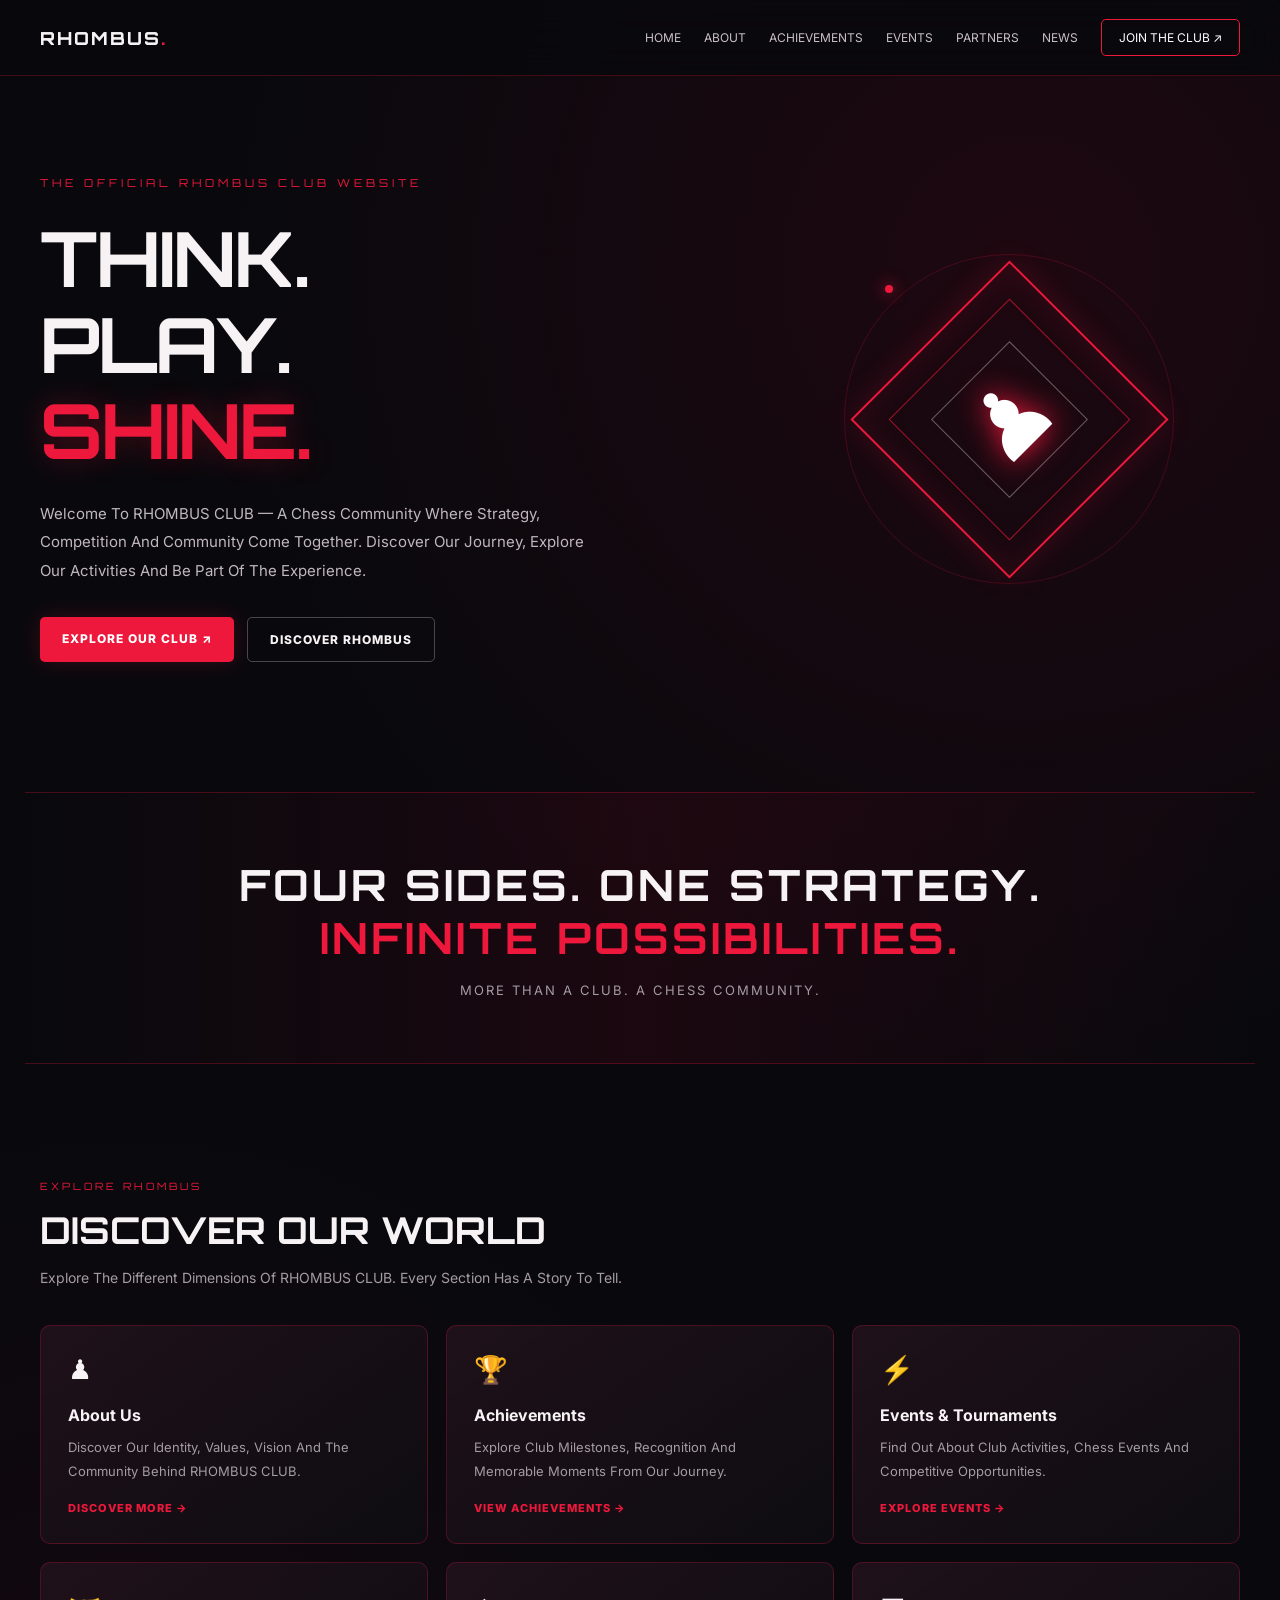
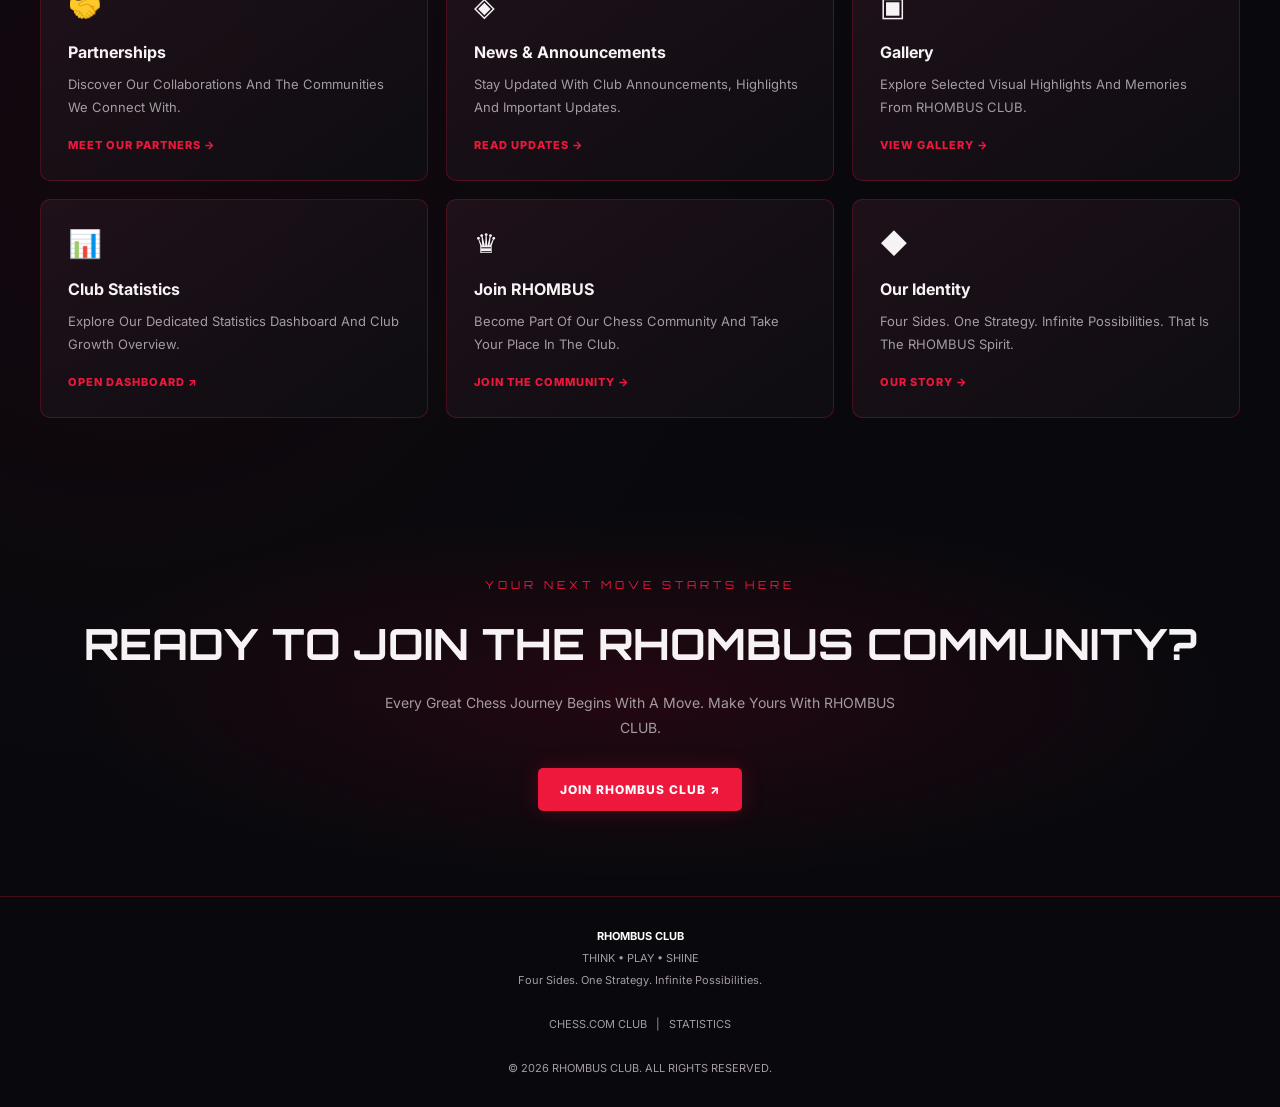
==== index.html @ d27d828e "Create index.html Create RHOMBUS CLUB Official Homepage" ====
<!DOCTYPE html>
<html lang="en">
<head>
<meta charset="UTF-8">
<meta name="viewport" content="width=device-width, initial-scale=1.0">
<meta name="theme-color" content="#09090d">
<meta name="description" content="Welcome to RHOMBUS CLUB — Think, Play, Shine. A chess community built around strategy, competition and friendship.">
<title>RHOMBUS CLUB | Official Homepage</title>

<style>
@import url('https://fonts.googleapis.com/css2?family=Orbitron:wght@500;600;700;800&family=Inter:wght@400;500;600;700;800&display=swap');

:root {
  --bg: #09090d;
  --panel: #131017;
  --red: #ed183c;
  --red-dark: #8f0925;
  --white: #f7f3f5;
  --muted: #a49ba3;
  --border: rgba(237,24,60,.25);
}

* { box-sizing: border-box; margin: 0; padding: 0; }

html { scroll-behavior: smooth; }

body {
  background:
    radial-gradient(circle at 80% 10%, rgba(140,0,35,.16), transparent 30%),
    radial-gradient(circle at 10% 65%, rgba(90,0,25,.12), transparent 30%),
    var(--bg);
  color: var(--white);
  font-family: 'Inter', sans-serif;
  overflow-x: hidden;
}

a { color: inherit; text-decoration: none; }

header {
  position: sticky;
  top: 0;
  z-index: 10;
  background: rgba(9,9,13,.88);
  backdrop-filter: blur(18px);
  border-bottom: 1px solid var(--border);
}

.navbar {
  max-width: 1250px;
  margin: auto;
  padding: 19px 25px;
  display: flex;
  align-items: center;
  justify-content: space-between;
  gap: 20px;
}

.brand {
  font-family: 'Orbitron', sans-serif;
  font-size: 18px;
  font-weight: 800;
  letter-spacing: 2px;
}

.brand span { color: var(--red); }

.nav-links {
  display: flex;
  flex-wrap: wrap;
  gap: 23px;
  align-items: center;
  font-size: 12px;
  color: #c9c0c6;
}

.nav-links a:hover { color: var(--red); }

.nav-join {
  border: 1px solid var(--red);
  padding: 10px 17px;
  color: white !important;
  border-radius: 5px;
  transition: .25s;
}

.nav-join:hover {
  background: var(--red);
  box-shadow: 0 0 20px rgba(237,24,60,.35);
}

.hero {
  min-height: 650px;
  max-width: 1250px;
  margin: auto;
  padding: 100px 25px 95px;
  display: grid;
  grid-template-columns: 1.2fr .8fr;
  align-items: center;
  gap: 45px;
  position: relative;
}

.eyebrow {
  color: var(--red);
  font-family: 'Orbitron', sans-serif;
  font-size: 11px;
  letter-spacing: 4px;
  margin-bottom: 25px;
}

.hero h1 {
  font-family: 'Orbitron', sans-serif;
  font-size: clamp(42px, 7vw, 76px);
  line-height: 1.13;
  letter-spacing: -2px;
}

.hero h1 span {
  color: var(--red);
  text-shadow: 0 0 30px rgba(237,24,60,.3);
}

.hero-subtitle {
  color: #c1b7bf;
  font-size: 15px;
  line-height: 1.9;
  max-width: 560px;
  margin: 27px 0 32px;
}

.actions {
  display: flex;
  gap: 13px;
  flex-wrap: wrap;
}

.btn {
  display: inline-block;
  padding: 14px 22px;
  border-radius: 5px;
  font-size: 12px;
  font-weight: 800;
  letter-spacing: 1px;
  transition: .25s;
}

.btn-primary {
  background: var(--red);
  color: white;
  box-shadow: 0 0 22px rgba(237,24,60,.2);
}

.btn-primary:hover {
  transform: translateY(-3px);
  box-shadow: 0 0 30px rgba(237,24,60,.4);
}

.btn-outline {
  border: 1px solid rgba(255,255,255,.25);
}

.btn-outline:hover {
  border-color: var(--red);
  color: var(--red);
}

.hero-art {
  min-height: 390px;
  display: grid;
  place-items: center;
  position: relative;
}

.diamond {
  width: 225px;
  height: 225px;
  border: 2px solid var(--red);
  transform: rotate(45deg);
  position: relative;
  box-shadow:
    0 0 30px rgba(237,24,60,.18),
    inset 0 0 35px rgba(237,24,60,.12);
  animation: pulse 4s ease-in-out infinite;
}

.diamond::before,
.diamond::after {
  content: "";
  position: absolute;
  inset: 25px;
  border: 1px solid rgba(237,24,60,.65);
}

.diamond::after {
  inset: 55px;
  border-color: rgba(255,255,255,.35);
}

.diamond-core {
  position: absolute;
  transform: rotate(-45deg);
  font-size: 92px;
  color: white;
  text-shadow: 0 0 30px var(--red);
}

.orbit {
  position: absolute;
  width: 330px;
  height: 330px;
  border: 1px solid rgba(237,24,60,.2);
  border-radius: 50%;
}

.orbit::before {
  content: "";
  position: absolute;
  width: 8px;
  height: 8px;
  background: var(--red);
  border-radius: 50%;
  top: 30px;
  left: 40px;
  box-shadow: 0 0 16px var(--red);
}

@keyframes pulse {
  0%,100% { filter: brightness(.8); }
  50% { filter: brightness(1.4); }
}

.section {
  max-width: 1250px;
  margin: auto;
  padding: 75px 25px;
}

.section-heading {
  margin-bottom: 35px;
}

.section-heading small {
  color: var(--red);
  font-family: 'Orbitron', sans-serif;
  font-size: 10px;
  letter-spacing: 3px;
}

.section-heading h2 {
  font-family: 'Orbitron', sans-serif;
  font-size: clamp(25px, 4vw, 37px);
  margin-top: 13px;
}

.section-heading p {
  color: var(--muted);
  line-height: 1.8;
  margin-top: 12px;
  max-width: 650px;
  font-size: 14px;
}

.feature-grid {
  display: grid;
  grid-template-columns: repeat(3, 1fr);
  gap: 18px;
}

.feature-card {
  background: linear-gradient(145deg, rgba(33,18,27,.92), rgba(14,13,18,.96));
  border: 1px solid var(--border);
  border-radius: 10px;
  padding: 27px;
  min-height: 195px;
  transition: .3s;
}

.feature-card:hover {
  transform: translateY(-6px);
  border-color: var(--red);
  box-shadow: 0 12px 35px rgba(150,0,35,.13);
}

.card-icon {
  font-size: 27px;
  margin-bottom: 19px;
}

.feature-card h3 {
  font-size: 16px;
  margin-bottom: 11px;
}

.feature-card p {
  color: var(--muted);
  font-size: 13px;
  line-height: 1.8;
}

.card-link {
  display: inline-block;
  color: var(--red);
  margin-top: 18px;
  font-size: 11px;
  font-weight: 800;
  letter-spacing: 1px;
}

.motto {
  margin: 35px 25px;
  padding: 65px 20px;
  text-align: center;
  border-top: 1px solid var(--border);
  border-bottom: 1px solid var(--border);
  background: linear-gradient(90deg, transparent, rgba(150,0,35,.13), transparent);
}

.motto h2 {
  font-family: 'Orbitron', sans-serif;
  font-size: clamp(24px, 5vw, 43px);
  letter-spacing: 3px;
}

.motto h2 span { color: var(--red); }

.motto p {
  color: var(--muted);
  margin-top: 18px;
  font-size: 13px;
  letter-spacing: 2px;
}

.join-section {
  text-align: center;
  padding: 85px 20px;
  background: radial-gradient(ellipse at center, rgba(130,0,35,.22), transparent 65%);
}

.join-section h2 {
  font-family: 'Orbitron', sans-serif;
  font-size: clamp(26px, 5vw, 43px);
}

.join-section p {
  color: var(--muted);
  margin: 20px auto 28px;
  max-width: 550px;
  line-height: 1.8;
  font-size: 14px;
}

footer {
  border-top: 1px solid var(--border);
  padding: 28px 20px;
  text-align: center;
  color: var(--muted);
  font-size: 11px;
  line-height: 2;
}

footer strong { color: white; }

@media(max-width: 850px) {
  .hero {
    grid-template-columns: 1fr;
    text-align: center;
    padding-top: 75px;
  }
  .hero-subtitle { margin-left: auto; margin-right: auto; }
  .actions { justify-content: center; }
  .hero-art { min-height: 320px; }
  .feature-grid { grid-template-columns: repeat(2, 1fr); }
  .nav-links { gap: 12px; justify-content: flex-end; }
}

@media(max-width: 560px) {
  .navbar { align-items: flex-start; flex-direction: column; }
  .nav-links { justify-content: flex-start; }
  .feature-grid { grid-template-columns: 1fr; }
  .hero { min-height: auto; }
  .diamond { width: 175px; height: 175px; }
  .diamond-core { font-size: 70px; }
  .orbit { width: 270px; height: 270px; }
}
</style>
</head>

<body>

<header>
  <nav class="navbar">
    <a class="brand" href="index.html">RHOMBUS<span>.</span></a>

    <div class="nav-links">
      <a href="index.html">HOME</a>
      <a href="about.html">ABOUT</a>
      <a href="achievements.html">ACHIEVEMENTS</a>
      <a href="events.html">EVENTS</a>
      <a href="partnerships.html">PARTNERS</a>
      <a href="news.html">NEWS</a>
      <a class="nav-join" href="join.html">JOIN THE CLUB ↗</a>
    </div>
  </nav>
</header>

<main>

<section class="hero">
  <div>
    <div class="eyebrow">THE OFFICIAL RHOMBUS CLUB WEBSITE</div>

    <h1>
      THINK.<br>
      PLAY.<br>
      <span>SHINE.</span>
    </h1>

    <p class="hero-subtitle">
      Welcome To RHOMBUS CLUB — A Chess Community Where Strategy,
      Competition And Community Come Together. Discover Our Journey,
      Explore Our Activities And Be Part Of The Experience.
    </p>

    <div class="actions">
      <a class="btn btn-primary"
         href="https://www.chess.com/club/rhombus-club"
         target="_blank" rel="noopener">EXPLORE OUR CLUB ↗</a>

      <a class="btn btn-outline" href="about.html">DISCOVER RHOMBUS</a>
    </div>
  </div>

  <div class="hero-art" aria-label="Abstract geometric rhombus emblem">
    <div class="orbit"></div>
    <div class="diamond"></div>
    <div class="diamond-core">♟</div>
  </div>
</section>

<div class="motto">
  <h2>FOUR SIDES. ONE STRATEGY.<br><span>INFINITE POSSIBILITIES.</span></h2>
  <p>MORE THAN A CLUB. A CHESS COMMUNITY.</p>
</div>

<section class="section">
  <div class="section-heading">
    <small>EXPLORE RHOMBUS</small>
    <h2>DISCOVER OUR WORLD</h2>
    <p>
      Explore The Different Dimensions Of RHOMBUS CLUB.
      Every Section Has A Story To Tell.
    </p>
  </div>

  <div class="feature-grid">

    <article class="feature-card">
      <div class="card-icon">♟</div>
      <h3>About Us</h3>
      <p>Discover Our Identity, Values, Vision And The Community Behind RHOMBUS CLUB.</p>
      <a class="card-link" href="about.html">DISCOVER MORE →</a>
    </article>

    <article class="feature-card">
      <div class="card-icon">🏆</div>
      <h3>Achievements</h3>
      <p>Explore Club Milestones, Recognition And Memorable Moments From Our Journey.</p>
      <a class="card-link" href="achievements.html">VIEW ACHIEVEMENTS →</a>
    </article>

    <article class="feature-card">
      <div class="card-icon">⚡</div>
      <h3>Events & Tournaments</h3>
      <p>Find Out About Club Activities, Chess Events And Competitive Opportunities.</p>
      <a class="card-link" href="events.html">EXPLORE EVENTS →</a>
    </article>

    <article class="feature-card">
      <div class="card-icon">🤝</div>
      <h3>Partnerships</h3>
      <p>Discover Our Collaborations And The Communities We Connect With.</p>
      <a class="card-link" href="partnerships.html">MEET OUR PARTNERS →</a>
    </article>

    <article class="feature-card">
      <div class="card-icon">◈</div>
      <h3>News & Announcements</h3>
      <p>Stay Updated With Club Announcements, Highlights And Important Updates.</p>
      <a class="card-link" href="news.html">READ UPDATES →</a>
    </article>

    <article class="feature-card">
      <div class="card-icon">▣</div>
      <h3>Gallery</h3>
      <p>Explore Selected Visual Highlights And Memories From RHOMBUS CLUB.</p>
      <a class="card-link" href="gallery.html">VIEW GALLERY →</a>
    </article>

    <article class="feature-card">
      <div class="card-icon">📊</div>
      <h3>Club Statistics</h3>
      <p>Explore Our Dedicated Statistics Dashboard And Club Growth Overview.</p>
      <a class="card-link"
         href="https://ashilanshad-dotcom.github.io/RHOMBUS-CLUB-STATS/"
         target="_blank" rel="noopener">OPEN DASHBOARD ↗</a>
    </article>

    <article class="feature-card">
      <div class="card-icon">♛</div>
      <h3>Join RHOMBUS</h3>
      <p>Become Part Of Our Chess Community And Take Your Place In The Club.</p>
      <a class="card-link" href="join.html">JOIN THE COMMUNITY →</a>
    </article>

    <article class="feature-card">
      <div class="card-icon">◆</div>
      <h3>Our Identity</h3>
      <p>Four Sides. One Strategy. Infinite Possibilities. That Is The RHOMBUS Spirit.</p>
      <a class="card-link" href="about.html">OUR STORY →</a>
    </article>

  </div>
</section>

<section class="join-section">
  <div class="eyebrow">YOUR NEXT MOVE STARTS HERE</div>
  <h2>READY TO JOIN THE RHOMBUS COMMUNITY?</h2>
  <p>
    Every Great Chess Journey Begins With A Move.
    Make Yours With RHOMBUS CLUB.
  </p>
  <a class="btn btn-primary"
     href="https://www.chess.com/club/rhombus-club/join/213d37?utm_campaign=club_invite_link&utm_source=chesscom&utm_medium=copy"
     target="_blank" rel="noopener">JOIN RHOMBUS CLUB ↗</a>
</section>

</main>

<footer>
  <strong>RHOMBUS CLUB</strong><br>
  THINK • PLAY • SHINE<br>
  Four Sides. One Strategy. Infinite Possibilities.<br><br>
  <a href="https://www.chess.com/club/rhombus-club"
     target="_blank" rel="noopener">CHESS.COM CLUB</a>
  &nbsp; | &nbsp;
  <a href="https://ashilanshad-dotcom.github.io/RHOMBUS-CLUB-STATS/"
     target="_blank" rel="noopener">STATISTICS</a>
  <br><br>
  © 2026 RHOMBUS CLUB. ALL RIGHTS RESERVED.
</footer>

</body>
</html>
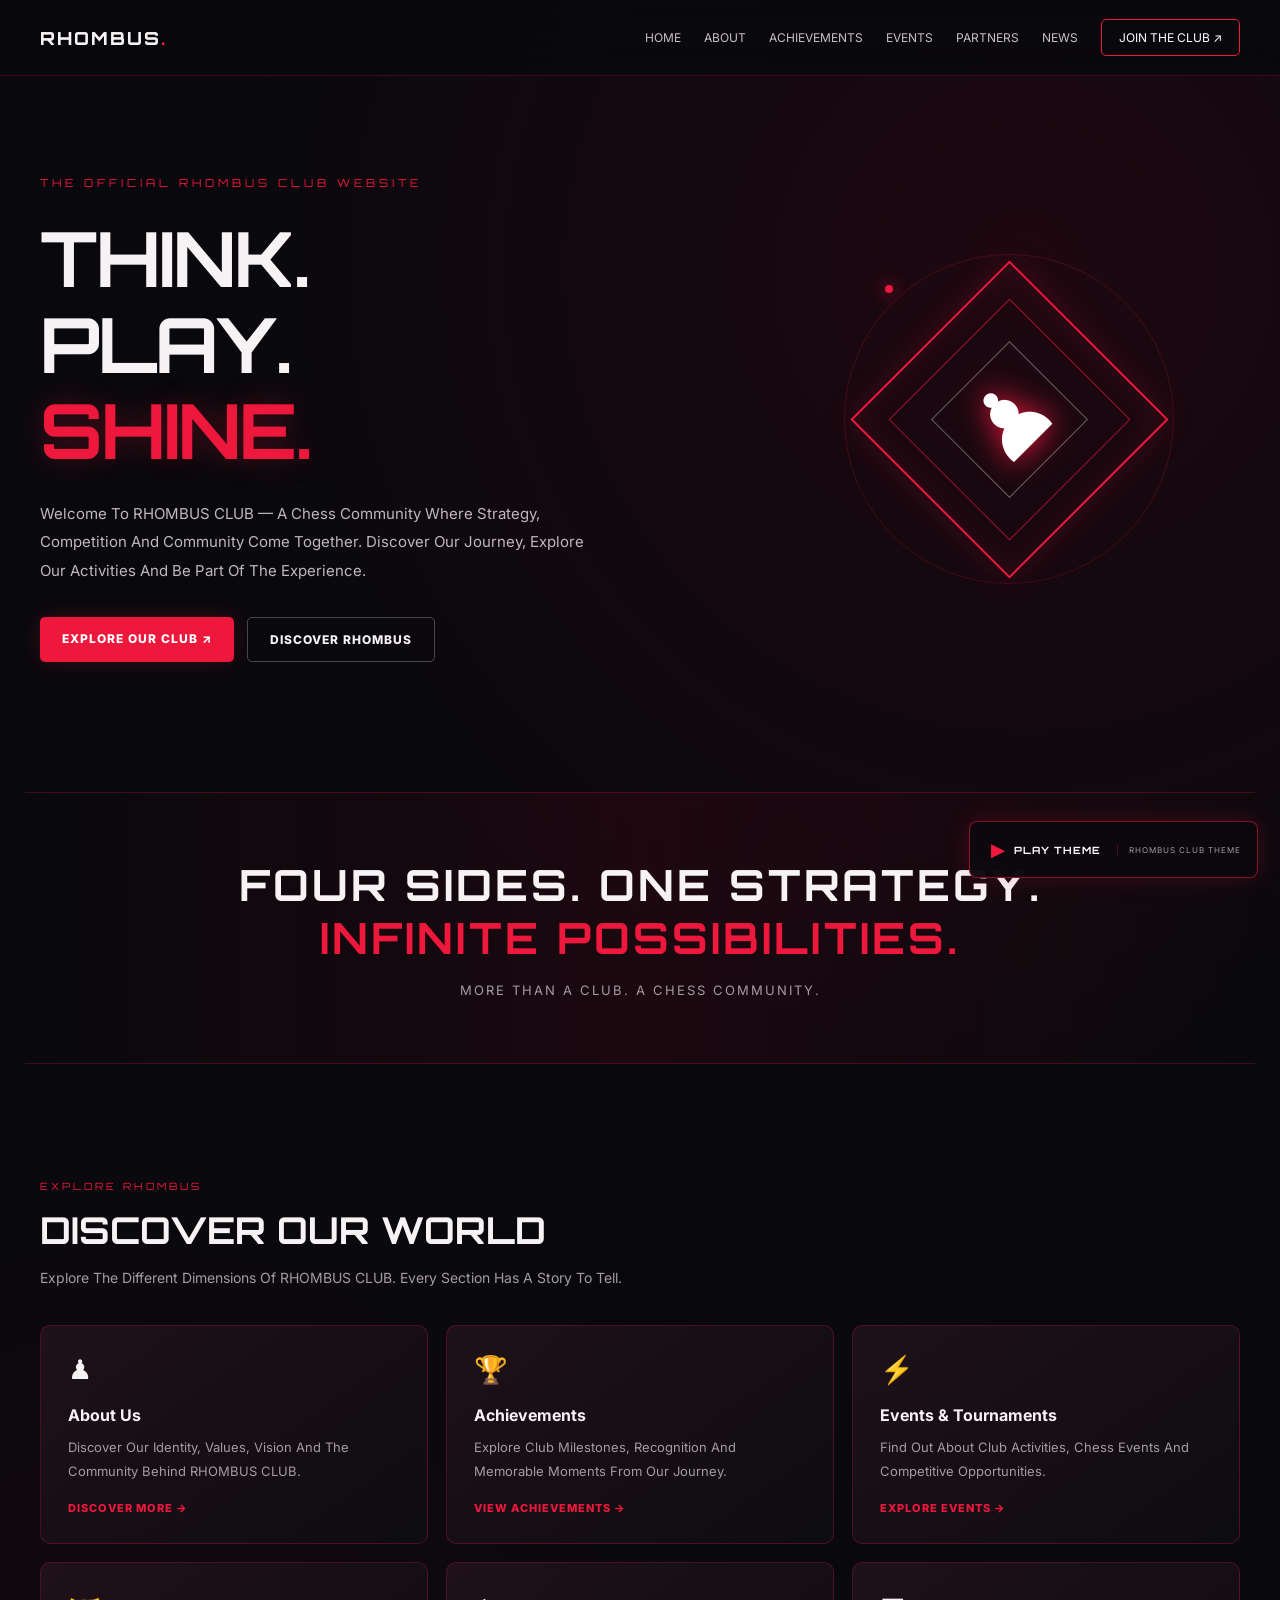
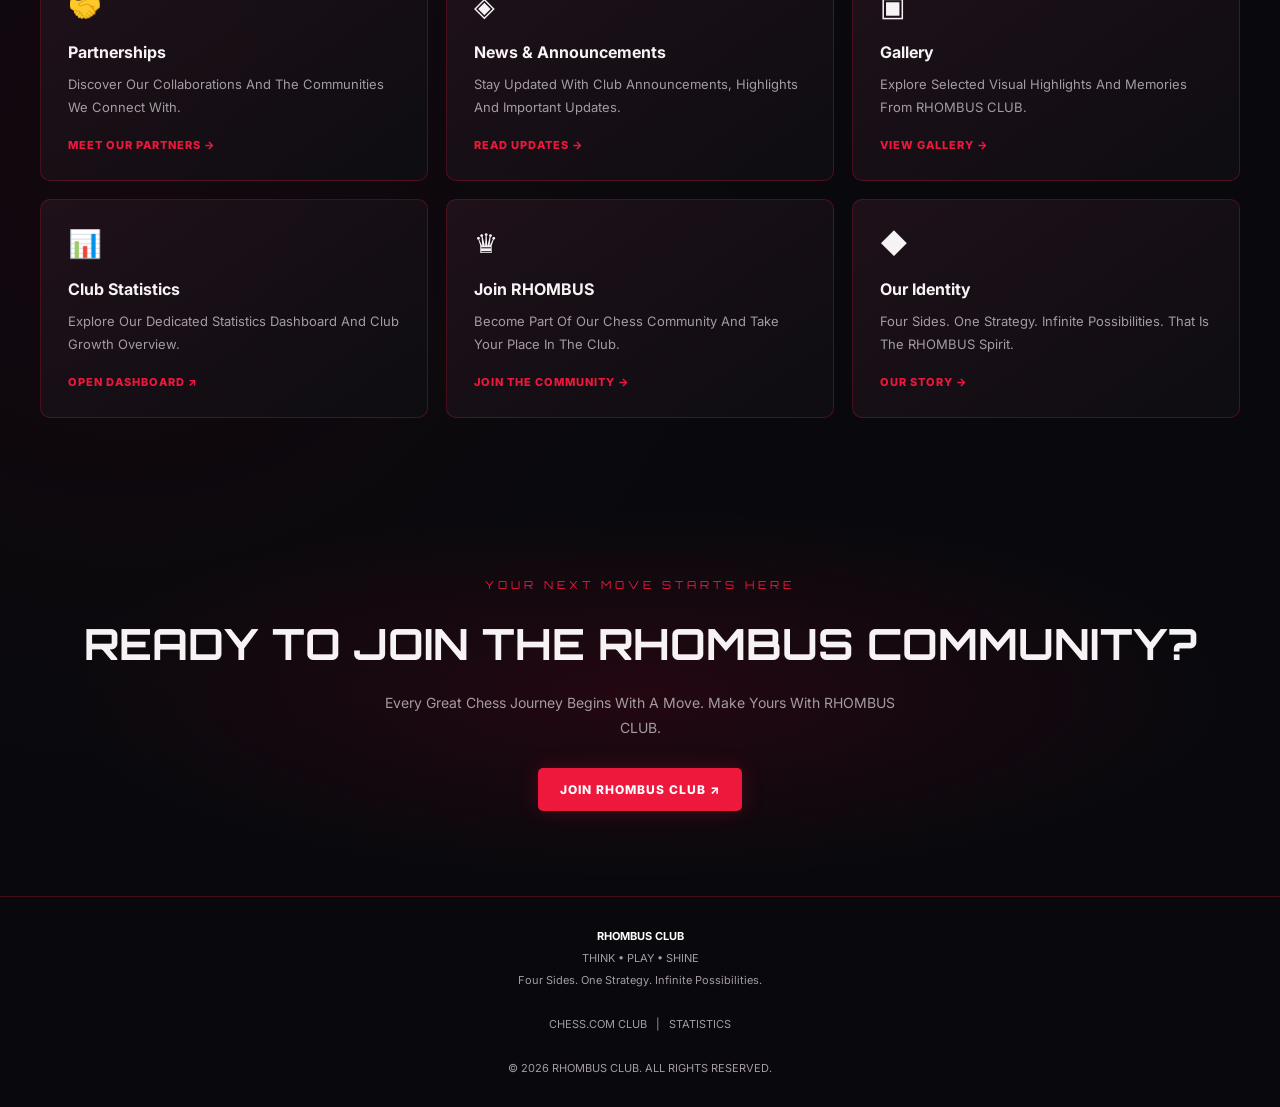
==== commit d8743858: "Update index.html" ====
--- a/index.html
+++ b/index.html
@@ -1,6 +1,7 @@
 
 <!DOCTYPE html>
 <html lang="en">
+  <link rel="stylesheet" href="music.css">
 <head>
 <meta charset="UTF-8">
 <meta name="viewport" content="width=device-width, initial-scale=1.0">
@@ -549,6 +550,24 @@
   <br><br>
   © 2026 RHOMBUS CLUB. ALL RIGHTS RESERVED.
 </footer>
-
+<div class="music-player">
+  <audio id="rhombusThemeAudio"
+         src="rhombus-theme.mp3"
+         loop
+         preload="none"></audio>
+
+  <button class="music-button"
+          id="rhombusMusicButton"
+          type="button"
+          aria-label="Play club theme music">
+
+    <span class="music-icon" id="rhombusMusicIcon">▶</span>
+    <span id="rhombusMusicLabel">PLAY THEME</span>
+  </button>
+
+  <span class="music-caption">RHOMBUS CLUB THEME</span>
+</div>
+
+<script src="music.js"></script>
 </body>
 </html>
--- a/music.css
+++ b/music.css
@@ -0,0 +1,59 @@
+
+.music-player {
+  position: fixed;
+  right: 22px;
+  bottom: 22px;
+  z-index: 1000;
+  display: flex;
+  align-items: center;
+  gap: 11px;
+  padding: 12px 16px;
+  border: 1px solid rgba(237,24,60,.55);
+  border-radius: 8px;
+  background: rgba(12,9,14,.95);
+  backdrop-filter: blur(15px);
+  box-shadow: 0 0 24px rgba(237,24,60,.2);
+}
+
+.music-button {
+  display: flex;
+  align-items: center;
+  gap: 9px;
+  border: none;
+  background: transparent;
+  color: white;
+  cursor: pointer;
+  font-family: 'Orbitron', sans-serif;
+  font-size: 10px;
+  font-weight: 700;
+  letter-spacing: 1px;
+  padding: 5px;
+}
+
+.music-button:hover {
+  color: #ff385b;
+}
+
+.music-icon {
+  color: #ed183c;
+  font-size: 17px;
+}
+
+.music-caption {
+  color: #a49ba3;
+  font-size: 8px;
+  letter-spacing: 1px;
+  border-left: 1px solid rgba(237,24,60,.3);
+  padding-left: 11px;
+}
+
+@media(max-width:500px) {
+  .music-player {
+    right: 10px;
+    bottom: 10px;
+  }
+
+  .music-caption {
+    display: none;
+  }
+}
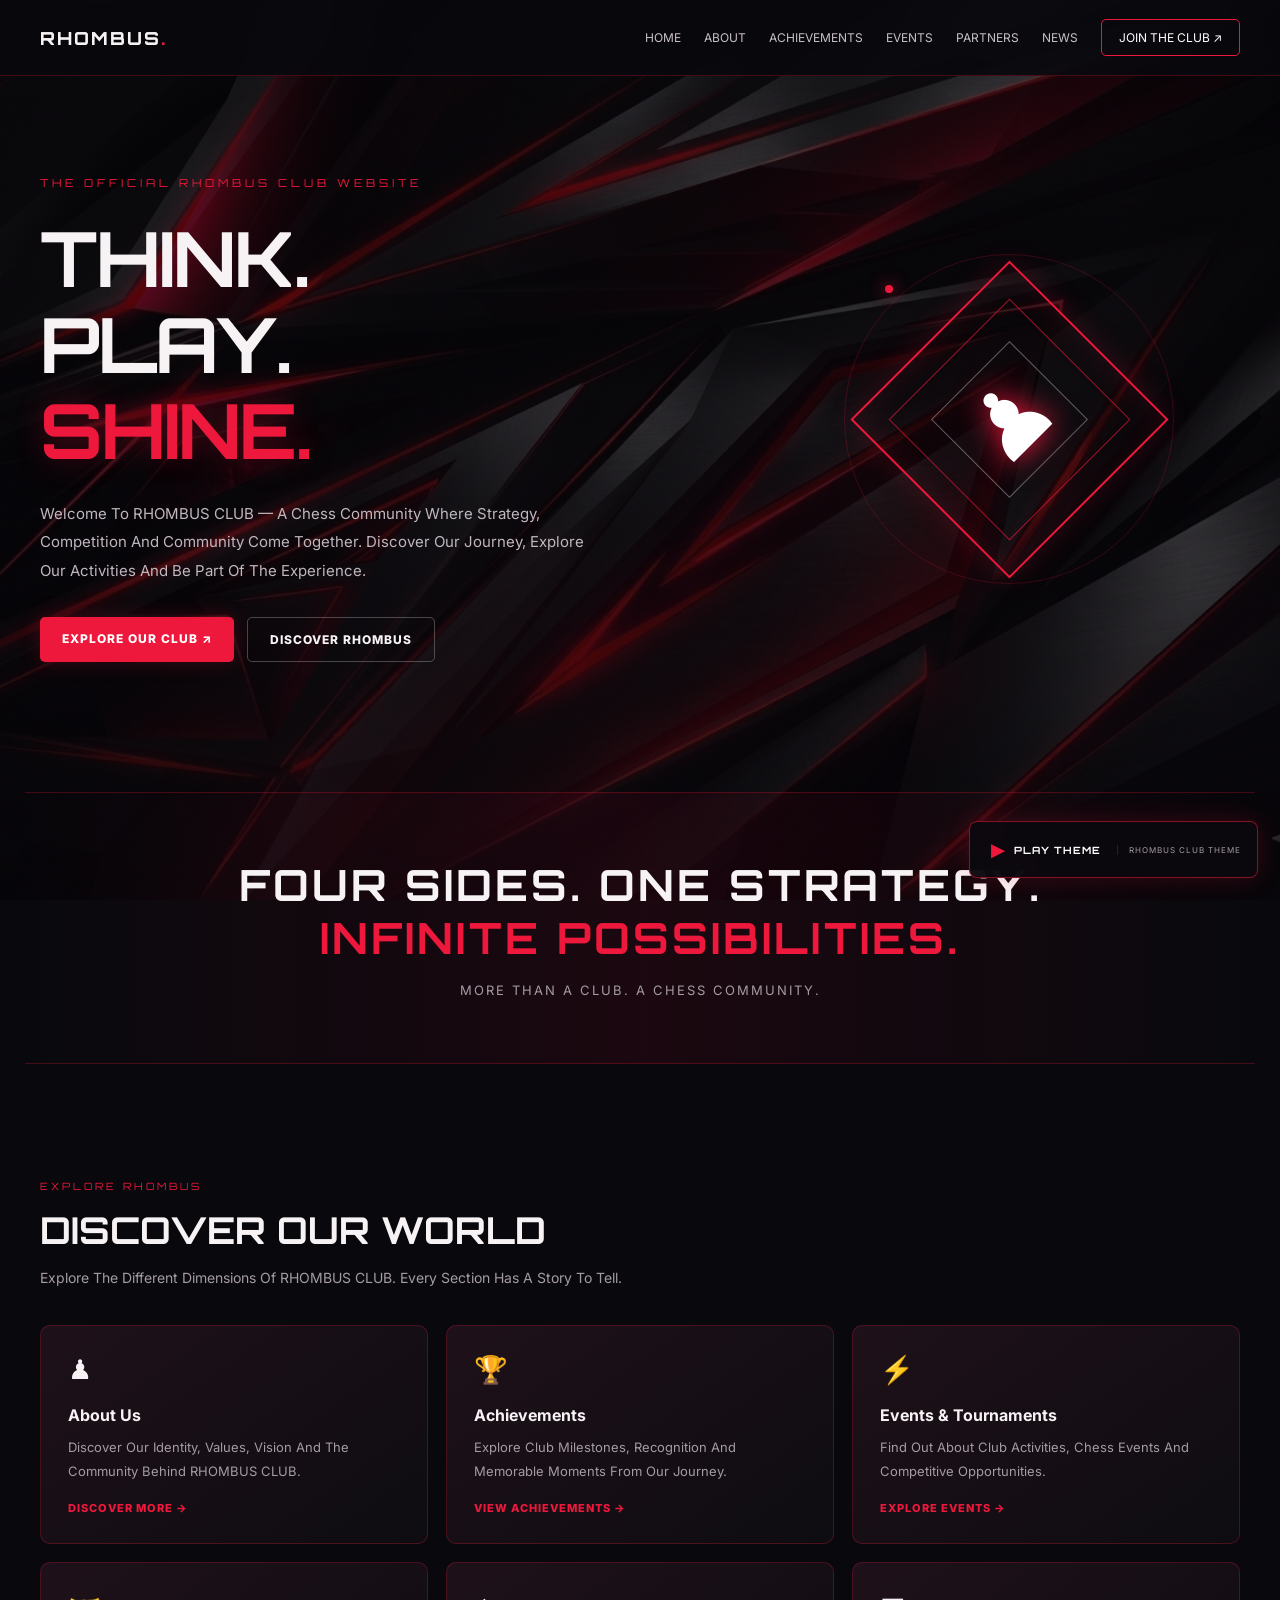
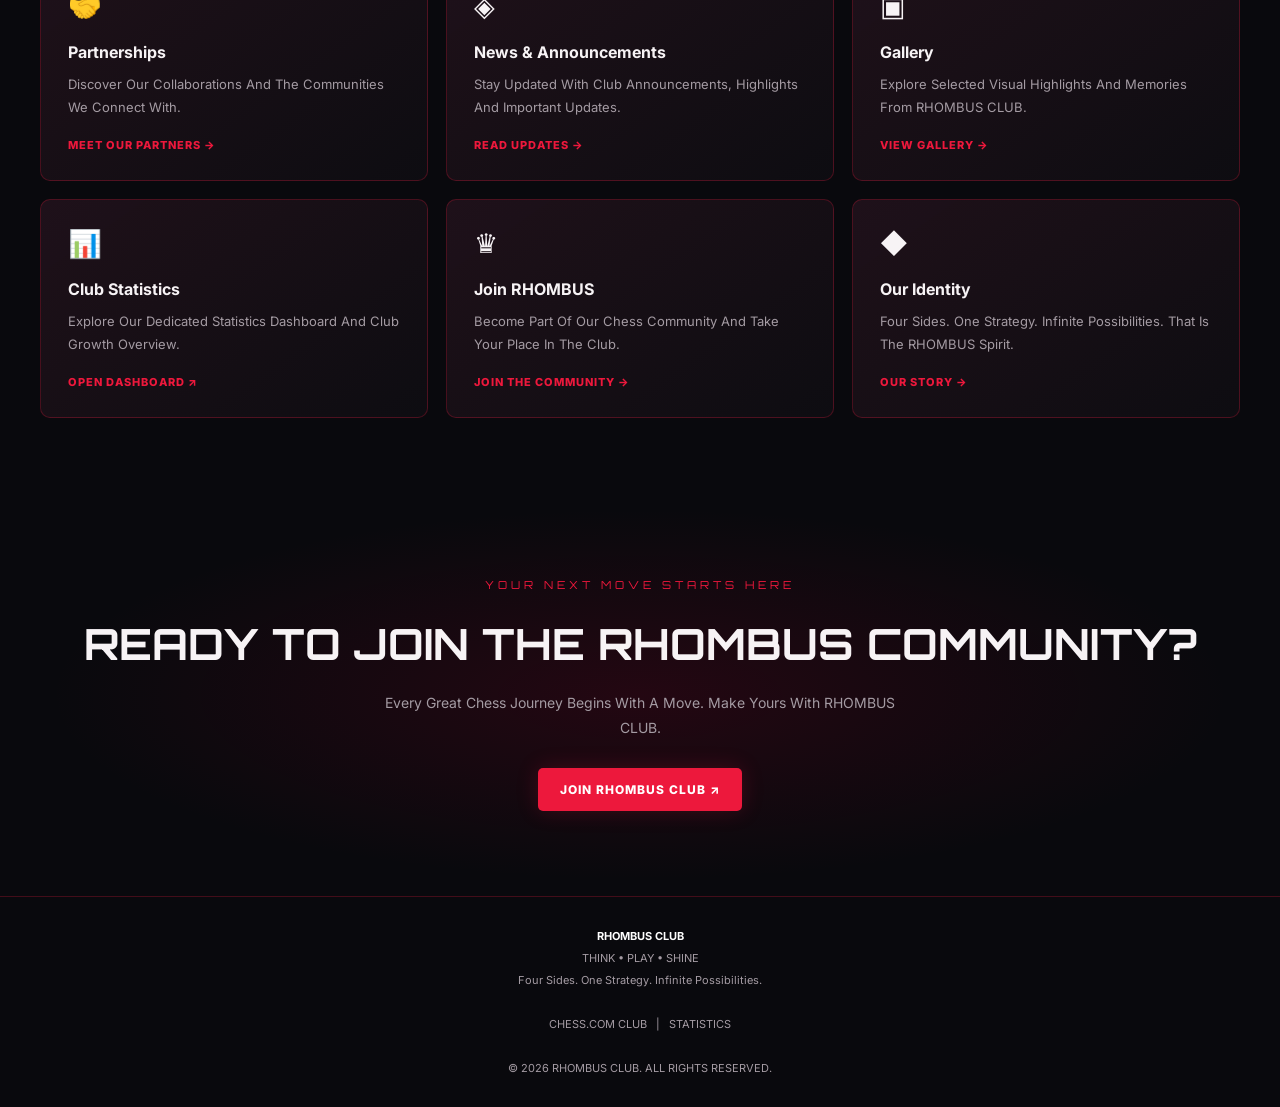
==== commit 8bc70bd9: "Update index.html" ====
--- a/index.html
+++ b/index.html
@@ -2,6 +2,7 @@
 <!DOCTYPE html>
 <html lang="en">
   <link rel="stylesheet" href="music.css">
+ <link rel="stylesheet" href="site-background.css"> 
 <head>
 <meta charset="UTF-8">
 <meta name="viewport" content="width=device-width, initial-scale=1.0">
@@ -552,7 +553,7 @@
 </footer>
 <div class="music-player">
   <audio id="rhombusThemeAudio"
-         src="rhombus-theme.mp3"
+         src="diamond_club_original_theme(1).mp3"
          loop
          preload="none"></audio>
 
--- a/site-background.css
+++ b/site-background.css
@@ -0,0 +1,18 @@
+
+/* RHOMBUS CLUB — Shared Website Background */
+
+body {
+    background-color: #09090d !important;
+
+    background-image:
+        linear-gradient(
+            rgba(7, 5, 10, 0.65),
+            rgba(7, 5, 10, 0.75)
+        ),
+        url("image_e56b3316.jpg") !important;
+
+    background-position: center center !important;
+    background-size: cover !important;
+    background-repeat: no-repeat !important;
+    background-attachment: fixed !important;
+}
